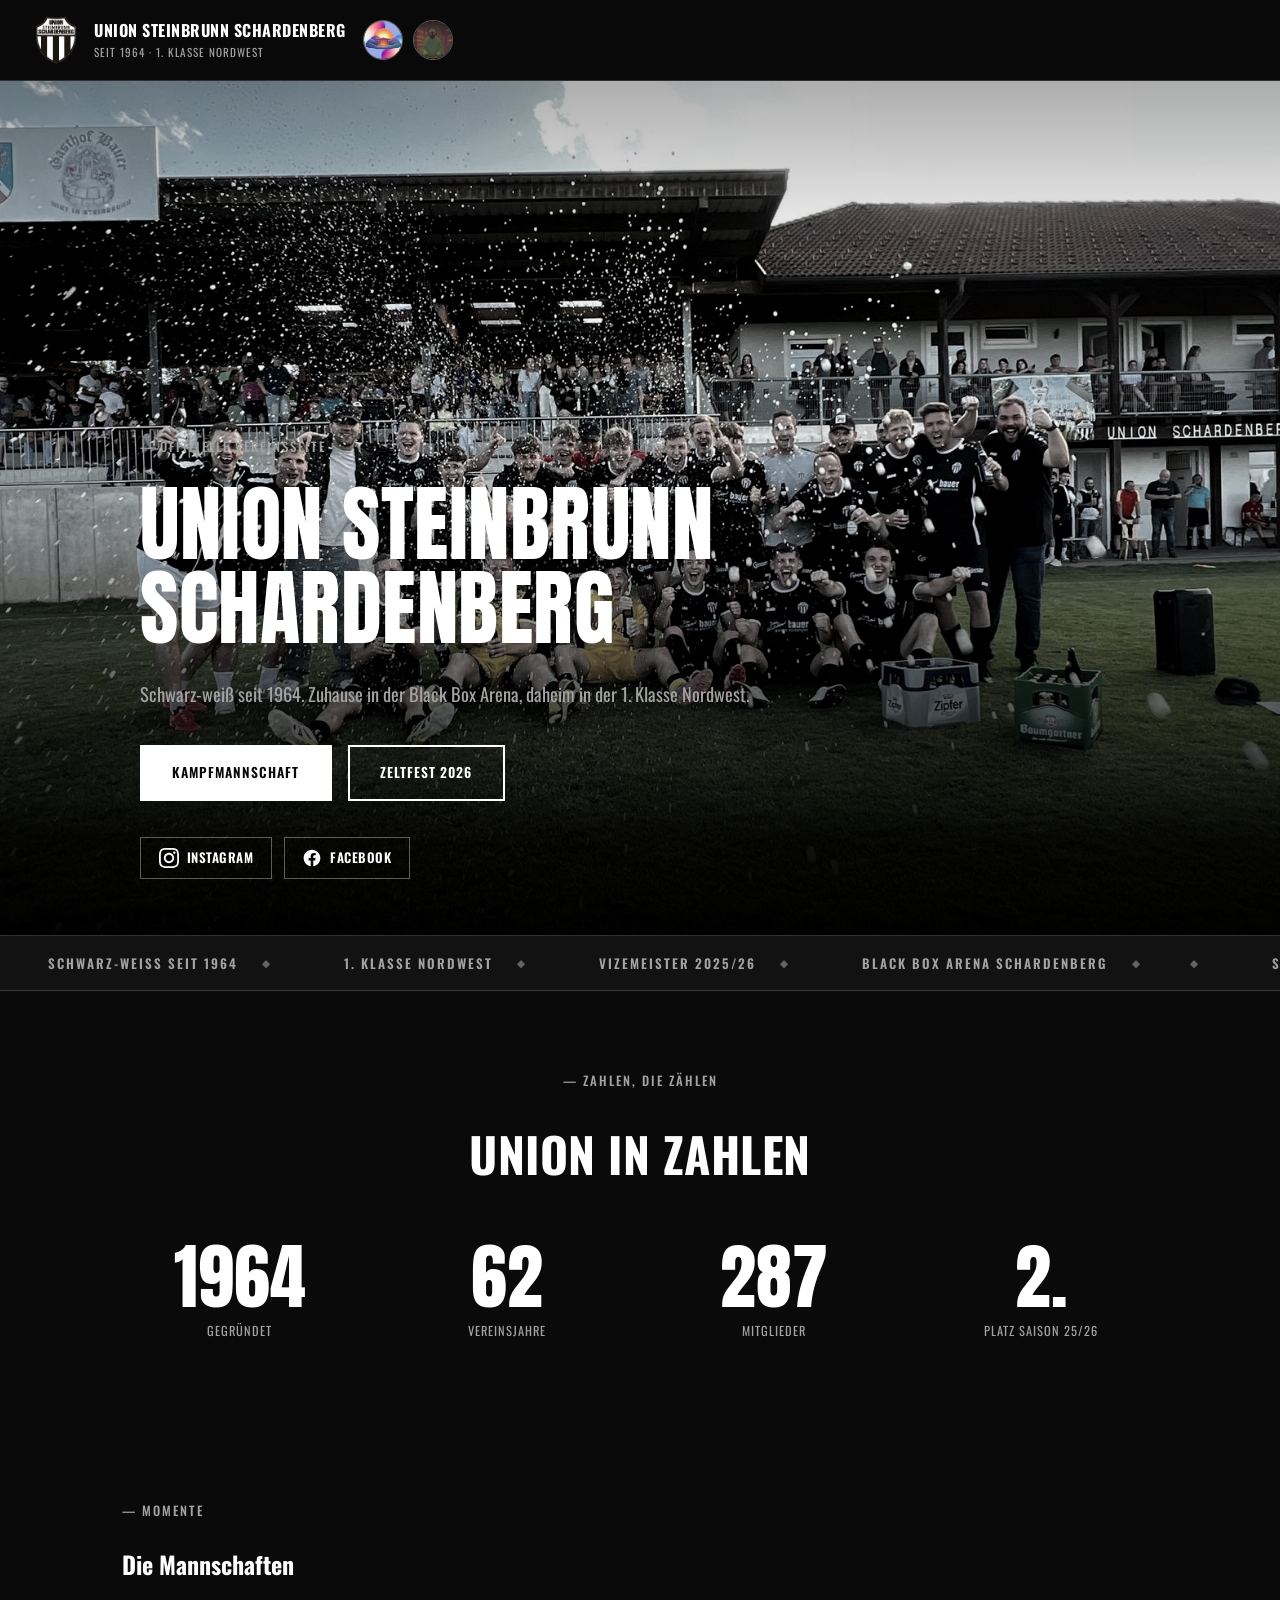
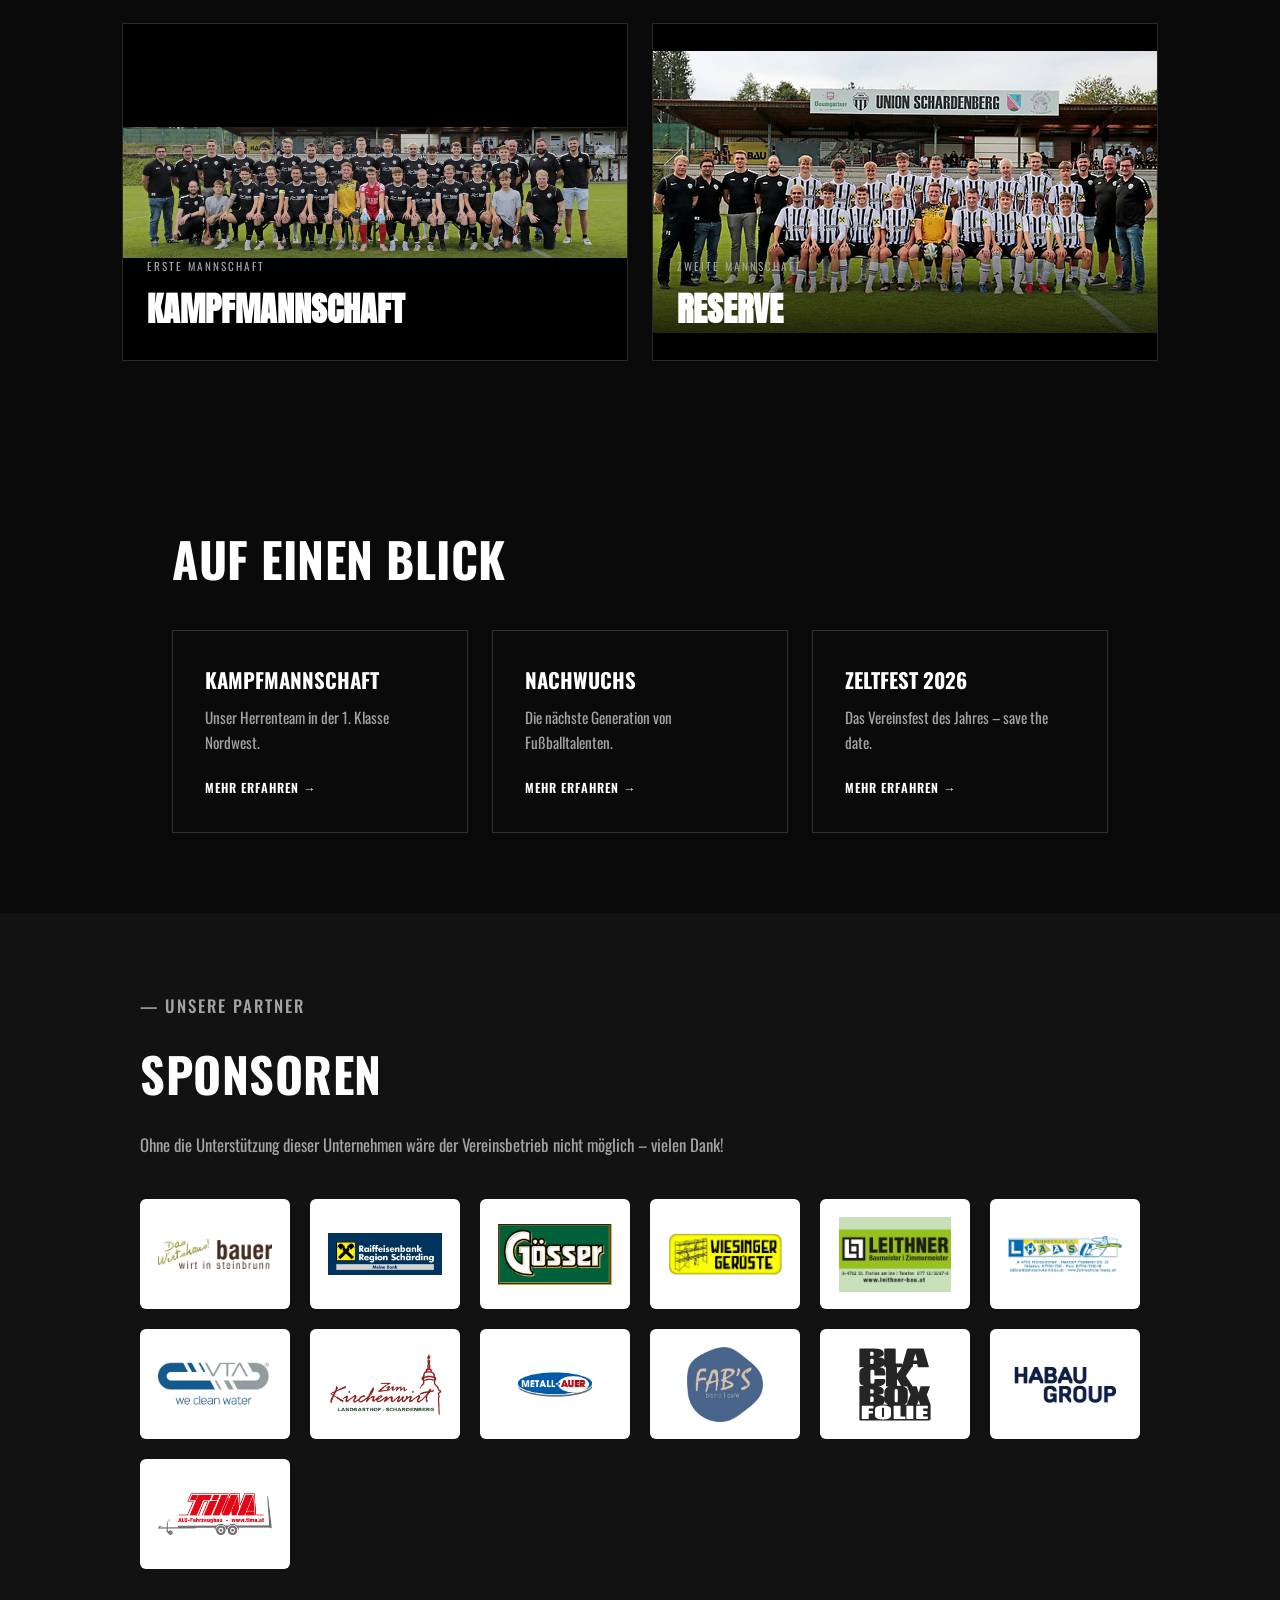
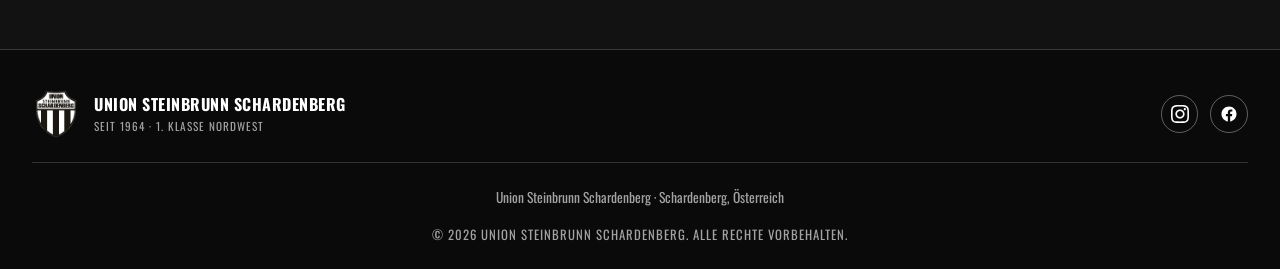
==== index.html @ f8938997 "Initial commit: Website Union project files Co-Authored-By: Claude Sonnet 5 <noreply@anthropic.com>" ====
<!DOCTYPE html>
<html lang="de">
<head>
<meta charset="UTF-8">
<meta name="viewport" content="width=device-width, initial-scale=1.0">
<title>Union Steinbrunn Schardenberg</title>
<link rel="preconnect" href="https://fonts.googleapis.com">
<link rel="preconnect" href="https://fonts.gstatic.com" crossorigin>
<link href="https://fonts.googleapis.com/css2?family=Anton&family=Oswald:wght@400;500;600;700&display=swap" rel="stylesheet">
<link rel="stylesheet" href="style.css">
</head>
<body>

<header class="site-header">
  <div class="header-inner">
    <div class="brand-group">
      <a href="index.html" class="brand">
        <img src="images/logo.png" alt="Union Steinbrunn Schardenberg Wappen" class="brand-mark">
        <span class="brand-text">
          <span class="brand-name">Union Steinbrunn Schardenberg</span>
          <span class="brand-sub">Seit 1964 &middot; 1. Klasse Nordwest</span>
        </span>
      </a>
      <div class="header-icon-links">
        <a href="#" class="header-icon-btn" aria-label="Link 1">
          <img src="images/header-icon-1.jpg" alt="">
        </a>
        <a href="#" class="header-icon-btn" aria-label="Link 2">
          <img src="images/header-icon-2.jpg" alt="">
        </a>
      </div>
    </div>

    <button class="nav-toggle" id="navToggle" aria-expanded="false" aria-controls="siteNav" aria-label="Menü öffnen">
      <span></span><span></span><span></span>
    </button>

    <nav class="site-nav" id="siteNav">
      <a href="index.html" class="active">Home</a>
      <a href="kampfmannschaft.html">Kampfmannschaft</a>
      <a href="reserve.html">Reserve</a>
      <a href="nachwuchs.html">Nachwuchs</a>
      <a href="verein.html">Verein</a>
      <a href="sportplatz.html">Sportplatz</a>
      <a href="sponsoren.html">Sponsoren</a>
      <a href="zeltfest.html">Zeltfest</a>
      <a href="fanshop.html">Fanshop</a>
    </nav>
  </div>
</header>

<main>

  <section class="hero has-photo">
    <div class="hero-photo" aria-hidden="true"></div>
    <div class="hero-inner">
      <p class="eyebrow">&mdash; Offizielle Vereinsseite</p>
      <h1>Union Steinbrunn<br>Schardenberg</h1>
      <p class="hero-lead">Schwarz-weiß seit 1964. Zuhause in der Black Box Arena, daheim in der 1. Klasse Nordwest.</p>
      <div class="hero-actions">
        <a href="kampfmannschaft.html" class="btn btn-solid">Kampfmannschaft</a>
        <a href="zeltfest.html" class="btn btn-outline">Zeltfest 2026</a>
      </div>
      <div class="social-links">
        <a href="https://www.instagram.com/unionschardenberg/" target="_blank" rel="noopener noreferrer" class="social-btn instagram" aria-label="Instagram">
          <svg viewBox="0 0 24 24" width="20" height="20" fill="currentColor"><path d="M12 2.163c3.204 0 3.584.012 4.85.07 3.252.148 4.771 1.691 4.919 4.919.058 1.265.069 1.645.069 4.849 0 3.205-.012 3.584-.069 4.849-.149 3.225-1.664 4.771-4.919 4.919-1.266.058-1.644.07-4.85.07-3.204 0-3.584-.012-4.849-.07-3.26-.149-4.771-1.699-4.919-4.92-.058-1.265-.07-1.644-.07-4.849 0-3.204.013-3.583.07-4.849.149-3.227 1.664-4.771 4.919-4.919 1.266-.057 1.645-.069 4.849-.069zm0-2.163c-3.259 0-3.667.014-4.947.072-4.358.2-6.78 2.618-6.98 6.98-.059 1.281-.073 1.689-.073 4.948 0 3.259.014 3.668.072 4.948.2 4.358 2.618 6.78 6.98 6.98 1.281.058 1.689.072 4.948.072 3.259 0 3.668-.014 4.948-.072 4.354-.2 6.782-2.618 6.979-6.98.059-1.28.073-1.689.073-4.948 0-3.259-.014-3.667-.072-4.947-.196-4.354-2.617-6.78-6.979-6.98-1.281-.059-1.69-.073-4.949-.073zm0 5.838c-3.403 0-6.162 2.759-6.162 6.162s2.759 6.163 6.162 6.163 6.162-2.759 6.162-6.163c0-3.403-2.759-6.162-6.162-6.162zm0 10.162c-2.209 0-4-1.79-4-4 0-2.209 1.791-4 4-4s4 1.791 4 4c0 2.21-1.791 4-4 4zm6.406-11.845c-.796 0-1.441.645-1.441 1.44s.645 1.44 1.441 1.44c.795 0 1.439-.645 1.439-1.44s-.644-1.44-1.439-1.44z"/></svg>
          <span>Instagram</span>
        </a>
        <a href="https://www.facebook.com/unionschardenberg/" target="_blank" rel="noopener noreferrer" class="social-btn facebook" aria-label="Facebook">
          <svg viewBox="0 0 24 24" width="20" height="20" fill="currentColor"><path d="M22 12.061C22 6.505 17.523 2 12 2S2 6.505 2 12.061c0 5.022 3.657 9.184 8.438 9.939v-7.03H7.898v-2.909h2.54V9.845c0-2.522 1.492-3.915 3.777-3.915 1.094 0 2.238.197 2.238.197v2.476h-1.26c-1.243 0-1.63.775-1.63 1.57v1.888h2.773l-.443 2.909h-2.33V22c4.78-.755 8.437-4.917 8.437-9.939z"/></svg>
          <span>Facebook</span>
        </a>
      </div>
    </div>
    <a href="#momente" class="scroll-cue" aria-label="Nach unten scrollen">
      <span>Entdecken</span>
      <svg viewBox="0 0 24 24" width="18" height="18" fill="none" stroke="currentColor" stroke-width="2"><path d="M12 4v16m0 0l-6-6m6 6l6-6"/></svg>
    </a>
  </section>

  <div class="marquee" aria-hidden="true">
    <div class="marquee-track">
      <span><span>Schwarz-Weiß seit 1964</span><span>1. Klasse Nordwest</span><span>Vizemeister 2025/26</span><span>Black Box Arena Schardenberg</span></span>
      <span><span>Schwarz-Weiß seit 1964</span><span>1. Klasse Nordwest</span><span>Vizemeister 2025/26</span><span>Black Box Arena Schardenberg</span></span>
    </div>
  </div>

  <section class="stats-band reveal">
    <p class="eyebrow">&mdash; Zahlen, die zählen</p>
    <h2>Union in Zahlen</h2>
    <div class="stat-grid-home">
      <div class="stat-big"><span class="num" data-count-to="1964" data-count-plain="true">1964</span><span class="label">Gegründet</span></div>
      <div class="stat-big"><span class="num" data-count-to="62">0</span><span class="label">Vereinsjahre</span></div>
      <div class="stat-big"><span class="num" data-count-to="287">0</span><span class="label">Mitglieder</span></div>
      <div class="stat-big"><span class="num">2.</span><span class="label">Platz Saison 25/26</span></div>
    </div>
  </section>

  <section id="momente" class="feature-section reveal">
    <p class="eyebrow">&mdash; Momente</p>
    <h2>Die Mannschaften</h2>
    <div class="feature-grid">
      <a href="kampfmannschaft.html" class="feature-card">
        <img src="images/kampfmannschaft.png" alt="Team Kampfmannschaft">
        <div class="feature-label">
          <span class="eyebrow-sm">Erste Mannschaft</span>
          <h3>Kampfmannschaft</h3>
        </div>
      </a>
      <a href="reserve.html" class="feature-card">
        <img src="images/reserve.png" alt="Team Reserve">
        <div class="feature-label">
          <span class="eyebrow-sm">Zweite Mannschaft</span>
          <h3>Reserve</h3>
        </div>
      </a>
    </div>
  </section>

  <section class="quick-links reveal">
    <h2>Auf einen Blick</h2>
    <div class="quick-grid">
      <a href="kampfmannschaft.html" class="quick-card">
        <h3>Kampfmannschaft</h3>
        <p>Unser Herrenteam in der 1. Klasse Nordwest.</p>
        <span class="arrow">Mehr erfahren &rarr;</span>
      </a>
      <a href="nachwuchs.html" class="quick-card">
        <h3>Nachwuchs</h3>
        <p>Die nächste Generation von Fußballtalenten.</p>
        <span class="arrow">Mehr erfahren &rarr;</span>
      </a>
      <a href="zeltfest.html" class="quick-card">
        <h3>Zeltfest 2026</h3>
        <p>Das Vereinsfest des Jahres &ndash; save the date.</p>
        <span class="arrow">Mehr erfahren &rarr;</span>
      </a>
    </div>
  </section>

  <section class="section alt reveal">
    <p class="eyebrow">&mdash; Unsere Partner</p>
    <h2>Sponsoren</h2>
    <p>Ohne die Unterstützung dieser Unternehmen wäre der Vereinsbetrieb nicht möglich &ndash; vielen Dank!</p>
    <div class="sponsor-grid">
      <a href="https://www.wirt-in-steinbrunn.at" target="_blank" rel="noopener noreferrer" class="sponsor-tile"><img src="images/sponsor-bauer.png" alt="Das Wirtshaus! bauer - Wirt in Steinbrunn"></a>
      <a href="https://www.raiffeisen.at/ooe/region-schaerding/de/privatkunden.html" target="_blank" rel="noopener noreferrer" class="sponsor-tile"><img src="images/sponsor-raiffeisen.jpg" alt="Raiffeisenbank Region Schärding"></a>
      <a href="https://www.goesser.at" target="_blank" rel="noopener noreferrer" class="sponsor-tile"><img src="images/sponsor-goesser.webp" alt="Gösser"></a>
      <a href="https://www.wiesinger-geruestebau.at" target="_blank" rel="noopener noreferrer" class="sponsor-tile"><img src="images/sponsor-wiesinger.jpg" alt="Wiesinger Gerüste"></a>
      <a href="https://www.leithner-bau.at" target="_blank" rel="noopener noreferrer" class="sponsor-tile"><img src="images/sponsor-leithner.jpg" alt="Leithner Baumeister | Zimmermeister"></a>
      <a href="https://fahrschule-haas.at" target="_blank" rel="noopener noreferrer" class="sponsor-tile"><img src="images/sponsor-haas.jpg" alt="Fahrschule Haas"></a>
      <a href="https://vta.cc/de" target="_blank" rel="noopener noreferrer" class="sponsor-tile"><img src="images/sponsor-vta.jpg" alt="VTA - we clean water"></a>
      <a href="https://www.kirchenwirt-schardenberg.at" target="_blank" rel="noopener noreferrer" class="sponsor-tile"><img src="images/sponsor-kirchenwirt.png" alt="Zum Kirchenwirt Landgasthof Schardenberg"></a>
      <a href="https://www.metall-auer.at" target="_blank" rel="noopener noreferrer" class="sponsor-tile"><img src="images/sponsor-metallauer.jpg" alt="Metall-Auer"></a>
      <a href="https://www.fabs-bistro.at" target="_blank" rel="noopener noreferrer" class="sponsor-tile"><img src="images/sponsor-fabs.jpg" alt="FAB'S Bistro Café"></a>
      <a href="https://www.blackbox-richter.de" target="_blank" rel="noopener noreferrer" class="sponsor-tile"><img src="images/sponsor-blackboxrichter.svg" alt="Black Box Richter"></a>
      <a href="https://www.habaugroup.com" target="_blank" rel="noopener noreferrer" class="sponsor-tile"><img src="images/sponsor-habau.png" alt="HABAU Group"></a>
      <a href="https://www.tima.at" target="_blank" rel="noopener noreferrer" class="sponsor-tile"><img src="images/sponsor-tima.jpg" alt="TiMA Alu-Fahrzeugbau"></a>
    </div>
  </section>

</main>

<footer>
  <div class="footer-inner">
    <div class="footer-brand">
      <img src="images/logo.png" alt="Union Steinbrunn Schardenberg Wappen" class="brand-mark">
      <span class="brand-text">
        <span class="brand-name">Union Steinbrunn Schardenberg</span>
        <span class="brand-sub">Seit 1964 &middot; 1. Klasse Nordwest</span>
      </span>
    </div>
    <div class="social-links">
      <a href="https://www.instagram.com/unionschardenberg/" target="_blank" rel="noopener noreferrer" class="social-btn instagram" aria-label="Instagram">
        <svg viewBox="0 0 24 24" width="18" height="18" fill="currentColor"><path d="M12 2.163c3.204 0 3.584.012 4.85.07 3.252.148 4.771 1.691 4.919 4.919.058 1.265.069 1.645.069 4.849 0 3.205-.012 3.584-.069 4.849-.149 3.225-1.664 4.771-4.919 4.919-1.266.058-1.644.07-4.85.07-3.204 0-3.584-.012-4.849-.07-3.26-.149-4.771-1.699-4.919-4.92-.058-1.265-.07-1.644-.07-4.849 0-3.204.013-3.583.07-4.849.149-3.227 1.664-4.771 4.919-4.919 1.266-.057 1.645-.069 4.849-.069zm0-2.163c-3.259 0-3.667.014-4.947.072-4.358.2-6.78 2.618-6.98 6.98-.059 1.281-.073 1.689-.073 4.948 0 3.259.014 3.668.072 4.948.2 4.358 2.618 6.78 6.98 6.98 1.281.058 1.689.072 4.948.072 3.259 0 3.668-.014 4.948-.072 4.354-.2 6.782-2.618 6.979-6.98.059-1.28.073-1.689.073-4.948 0-3.259-.014-3.667-.072-4.947-.196-4.354-2.617-6.78-6.979-6.98-1.281-.059-1.69-.073-4.949-.073zm0 5.838c-3.403 0-6.162 2.759-6.162 6.162s2.759 6.163 6.162 6.163 6.162-2.759 6.162-6.163c0-3.403-2.759-6.162-6.162-6.162zm0 10.162c-2.209 0-4-1.79-4-4 0-2.209 1.791-4 4-4s4 1.791 4 4c0 2.21-1.791 4-4 4zm6.406-11.845c-.796 0-1.441.645-1.441 1.44s.645 1.44 1.441 1.44c.795 0 1.439-.645 1.439-1.44s-.644-1.44-1.439-1.44z"/></svg>
      </a>
      <a href="https://www.facebook.com/unionschardenberg/" target="_blank" rel="noopener noreferrer" class="social-btn facebook" aria-label="Facebook">
        <svg viewBox="0 0 24 24" width="18" height="18" fill="currentColor"><path d="M22 12.061C22 6.505 17.523 2 12 2S2 6.505 2 12.061c0 5.022 3.657 9.184 8.438 9.939v-7.03H7.898v-2.909h2.54V9.845c0-2.522 1.492-3.915 3.777-3.915 1.094 0 2.238.197 2.238.197v2.476h-1.26c-1.243 0-1.63.775-1.63 1.57v1.888h2.773l-.443 2.909h-2.33V22c4.78-.755 8.437-4.917 8.437-9.939z"/></svg>
      </a>
    </div>
  </div>
  <p class="footer-contact">Union Steinbrunn Schardenberg &middot; Schardenberg, Österreich</p>
  <p class="footer-copy">&copy; 2026 Union Steinbrunn Schardenberg. Alle Rechte vorbehalten.</p>
</footer>

<script>
  const navToggle = document.getElementById('navToggle');
  const siteNav = document.getElementById('siteNav');
  navToggle.addEventListener('click', () => {
    const isOpen = siteNav.classList.toggle('open');
    navToggle.setAttribute('aria-expanded', isOpen);
  });

  const reduceMotion = window.matchMedia('(prefers-reduced-motion: reduce)').matches;

  const revealObserver = new IntersectionObserver((entries) => {
    entries.forEach(entry => {
      if (entry.isIntersecting) {
        entry.target.classList.add('is-visible');
        revealObserver.unobserve(entry.target);
      }
    });
  }, { threshold: 0.15 });
  document.querySelectorAll('.reveal').forEach(el => revealObserver.observe(el));

  const countEls = document.querySelectorAll('.num[data-count-to]:not([data-count-plain])');
  const countObserver = new IntersectionObserver((entries) => {
    entries.forEach(entry => {
      if (!entry.isIntersecting) return;
      const el = entry.target;
      const target = parseInt(el.getAttribute('data-count-to'), 10);
      countObserver.unobserve(el);
      if (reduceMotion) {
        el.textContent = target;
        return;
      }
      const duration = 1200;
      const start = performance.now();
      function tick(now) {
        const progress = Math.min((now - start) / duration, 1);
        const eased = 1 - Math.pow(1 - progress, 3);
        el.textContent = Math.round(eased * target);
        if (progress < 1) requestAnimationFrame(tick);
      }
      requestAnimationFrame(tick);
    });
  }, { threshold: 0.4 });
  countEls.forEach(el => countObserver.observe(el));
</script>

</body>
</html>
---- style.css ----
:root {
  --bg: #0a0a0a;
  --bg-alt: #121212;
  --fg: #ffffff;
  --fg-muted: #a3a3a3;
  --line: rgba(255, 255, 255, 0.16);
  --line-strong: rgba(255, 255, 255, 0.35);
}

* {
  margin: 0;
  padding: 0;
  box-sizing: border-box;
}

body {
  background: var(--bg);
  color: var(--fg);
  font-family: 'Oswald', 'Segoe UI', Arial, sans-serif;
  font-weight: 400;
  line-height: 1.6;
}

a {
  color: inherit;
}

/* Header */

.site-header {
  position: sticky;
  top: 0;
  z-index: 100;
  background: rgba(10, 10, 10, 0.95);
  backdrop-filter: blur(6px);
  border-bottom: 1px solid var(--line);
}

.header-inner {
  display: flex;
  align-items: center;
  justify-content: space-between;
  padding: 1rem 2rem;
  max-width: 1400px;
  margin: 0 auto;
  gap: 1.5rem;
}

.brand-group {
  display: flex;
  align-items: center;
  gap: 1.1rem;
  min-width: 0;
}

.brand {
  display: flex;
  align-items: center;
  gap: 0.9rem;
  text-decoration: none;
  min-width: 0;
}

.header-icon-links {
  display: flex;
  align-items: center;
  gap: 0.6rem;
  flex-shrink: 0;
}

.header-icon-btn {
  display: block;
  width: 40px;
  height: 40px;
  border-radius: 50%;
  overflow: hidden;
  border: 1px solid var(--line-strong);
  flex-shrink: 0;
  transition: border-color 0.2s, transform 0.2s;
}

.header-icon-btn img {
  display: block;
  width: 100%;
  height: 100%;
  object-fit: cover;
}

.header-icon-btn:hover {
  border-color: var(--fg);
  transform: scale(1.06);
}

.brand-mark {
  width: 48px;
  height: 48px;
  object-fit: contain;
  flex-shrink: 0;
}

.brand-text {
  display: flex;
  flex-direction: column;
}

.brand-name {
  font-weight: 700;
  font-size: 1rem;
  text-transform: uppercase;
  letter-spacing: 0.5px;
}

.brand-sub {
  font-size: 0.7rem;
  color: var(--fg-muted);
  text-transform: uppercase;
  letter-spacing: 1px;
}

.site-nav {
  display: flex;
  align-items: center;
  gap: 1.35rem;
  flex-wrap: nowrap;
}

.site-nav a {
  text-decoration: none;
  font-size: 0.78rem;
  font-weight: 500;
  text-transform: uppercase;
  letter-spacing: 1px;
  color: var(--fg-muted);
  padding-bottom: 4px;
  border-bottom: 2px solid transparent;
  transition: color 0.2s, border-color 0.2s;
  white-space: nowrap;
}

.site-nav a:hover,
.site-nav a.active {
  color: var(--fg);
  border-bottom-color: var(--fg);
}

.nav-toggle {
  display: none;
  flex-direction: column;
  justify-content: center;
  gap: 5px;
  width: 32px;
  height: 32px;
  background: none;
  border: none;
  cursor: pointer;
  flex-shrink: 0;
}

.nav-toggle span {
  display: block;
  height: 2px;
  background: var(--fg);
}

/* Hero */

.hero {
  position: relative;
  min-height: 90vh;
  display: flex;
  align-items: center;
  padding: 3rem 2rem 4rem;
  border-bottom: 1px solid var(--line);
  overflow: hidden;
}

.hero.has-photo {
  align-items: flex-end;
  min-height: 95vh;
  padding-bottom: 3.5rem;
}

.hero-watermark {
  position: absolute;
  right: -4vw;
  bottom: -12vh;
  z-index: 0;
  font-family: 'Anton', sans-serif;
  font-size: 34vw;
  line-height: 1;
  color: transparent;
  -webkit-text-stroke: 1px rgba(255, 255, 255, 0.07);
  user-select: none;
  pointer-events: none;
  white-space: nowrap;
}

.hero-photo {
  position: absolute;
  inset: 0;
  z-index: 0;
  background-image: url('images/home-hero.jpg');
  background-size: cover;
  background-position: center 22%;
  filter: grayscale(0.7) contrast(1.1) brightness(0.98);
  transform: scale(1.02);
}

.hero-photo::after {
  content: '';
  position: absolute;
  inset: 0;
  background: linear-gradient(180deg, rgba(10, 10, 10, 0.35) 0%, rgba(10, 10, 10, 0.05) 22%, rgba(10, 10, 10, 0.05) 48%, rgba(10, 10, 10, 0.55) 68%, rgba(10, 10, 10, 0.92) 88%, rgba(10, 10, 10, 0.98) 100%);
}

.hero-inner {
  position: relative;
  z-index: 1;
  max-width: 1000px;
  margin: 0 auto;
  width: 100%;
}

.hero-inner > * {
  opacity: 0;
  transform: translateY(18px);
  animation: heroRise 0.7s ease forwards;
}

.hero-inner > .eyebrow { animation-delay: 0.05s; }
.hero-inner > h1 { animation-delay: 0.15s; }
.hero-inner > .hero-lead { animation-delay: 0.3s; }
.hero-inner > .hero-actions { animation-delay: 0.42s; }
.hero-inner > .social-links { animation-delay: 0.52s; }

@keyframes heroRise {
  to { opacity: 1; transform: translateY(0); }
}

.scroll-cue {
  position: absolute;
  left: 50%;
  bottom: 1.75rem;
  transform: translateX(-50%);
  z-index: 1;
  display: flex;
  flex-direction: column;
  align-items: center;
  gap: 0.5rem;
  color: var(--fg-muted);
  text-decoration: none;
  font-size: 0.7rem;
  text-transform: uppercase;
  letter-spacing: 2px;
  opacity: 0;
  animation: heroRise 0.7s ease forwards;
  animation-delay: 0.7s;
}

.scroll-cue svg {
  animation: scrollBounce 1.8s ease-in-out infinite;
}

@keyframes scrollBounce {
  0%, 100% { transform: translateY(0); }
  50% { transform: translateY(6px); }
}

@media (prefers-reduced-motion: reduce) {
  .hero-inner > *,
  .scroll-cue {
    animation: none;
    opacity: 1;
    transform: none;
  }
  .scroll-cue svg {
    animation: none;
  }
}

.eyebrow {
  text-transform: uppercase;
  letter-spacing: 2px;
  font-size: 0.8rem;
  color: var(--fg-muted);
  font-weight: 500;
  margin-bottom: 1.5rem;
}

.hero h1 {
  font-family: 'Anton', 'Oswald', sans-serif;
  font-weight: 400;
  text-transform: uppercase;
  font-size: clamp(2.1rem, 6.5vw, 5.25rem);
  line-height: 1.02;
  letter-spacing: 0.5px;
  margin-bottom: 1.75rem;
}

.hero-lead {
  font-size: 1.15rem;
  color: var(--fg-muted);
  max-width: 620px;
  margin-bottom: 2.25rem;
}

.hero-actions {
  display: flex;
  flex-wrap: wrap;
  gap: 1rem;
  margin-bottom: 2.25rem;
}

/* Sub-page header (smaller hero used on every non-home page) */

.page-hero {
  min-height: auto;
  padding: 4.5rem 2rem 3.5rem;
}

.page-hero h1 {
  font-size: clamp(2.4rem, 6vw, 4.2rem);
  margin-bottom: 1.25rem;
}

.page-hero .hero-inner {
  max-width: 800px;
}

.page-hero.has-bg {
  position: relative;
  min-height: 60vh;
  display: flex;
  align-items: flex-end;
  background-size: cover;
  background-position: center;
  padding-top: 3rem;
  padding-bottom: 3rem;
}

/* For very wide/short source photos: show the full image instead of
   cropping it hard to fill a tall container. */
.page-hero.has-bg.contain-bg {
  min-height: 46vh;
  background-size: contain;
  background-repeat: no-repeat;
  background-color: var(--bg);
}

.page-hero.has-bg::before {
  content: '';
  position: absolute;
  inset: 0;
  background: linear-gradient(180deg, rgba(10, 10, 10, 0.35) 0%, rgba(10, 10, 10, 0.75) 65%, rgba(10, 10, 10, 0.95) 100%);
}

.page-hero.has-bg .hero-inner {
  position: relative;
  z-index: 1;
}

.btn {
  display: inline-block;
  text-decoration: none;
  text-transform: uppercase;
  letter-spacing: 1px;
  font-weight: 600;
  font-size: 0.85rem;
  padding: 0.95rem 1.9rem;
  border: 2px solid var(--fg);
  transition: background 0.2s, color 0.2s;
}

.btn-solid {
  background: var(--fg);
  color: var(--bg);
}

.btn-solid:hover {
  background: transparent;
  color: var(--fg);
}

.btn-outline {
  background: transparent;
  color: var(--fg);
}

.btn-outline:hover {
  background: var(--fg);
  color: var(--bg);
}

/* Social links */

.social-links {
  display: flex;
  gap: 0.75rem;
  flex-wrap: wrap;
}

.social-btn {
  display: inline-flex;
  align-items: center;
  gap: 0.5rem;
  padding: 0.6rem 1.1rem;
  text-decoration: none;
  font-size: 0.82rem;
  font-weight: 600;
  text-transform: uppercase;
  letter-spacing: 0.5px;
  border: 1px solid var(--line-strong);
  color: var(--fg);
  transition: background 0.2s, border-color 0.2s;
}

.social-btn:hover {
  border-color: var(--fg);
  background: rgba(255, 255, 255, 0.08);
}

footer .social-btn {
  padding: 0.55rem;
  border-radius: 50%;
}

footer .social-btn span {
  display: none;
}

/* Sections */

.section {
  padding: 5rem 2rem;
  max-width: 1000px;
  margin: 0 auto;
  border-bottom: 1px solid var(--line);
}

.section.alt {
  max-width: 100%;
  background: var(--bg-alt);
}

.section.alt > * {
  max-width: 1000px;
  margin-left: auto;
  margin-right: auto;
}

.section h2 {
  font-family: 'Oswald', sans-serif;
  font-weight: 700;
  text-transform: uppercase;
  font-size: clamp(2rem, 4vw, 3rem);
  letter-spacing: 0.5px;
  margin-bottom: 1.25rem;
}

.section p {
  color: var(--fg-muted);
  max-width: 700px;
  font-size: 1.05rem;
  margin-bottom: 1rem;
}

.section .btn {
  margin-top: 0.5rem;
}

.stat-row {
  display: flex;
  flex-wrap: wrap;
  gap: 2.5rem;
  margin-top: 2rem;
  border-top: 1px solid var(--line);
  padding-top: 2rem;
}

.stat {
  display: flex;
  flex-direction: column;
  gap: 0.4rem;
}

.stat-label {
  font-size: 0.75rem;
  text-transform: uppercase;
  letter-spacing: 1px;
  color: var(--fg-muted);
}

.stat-value {
  font-family: 'Oswald', sans-serif;
  font-weight: 600;
  font-size: 1.1rem;
  text-transform: uppercase;
}

/* Vereinsgeschichte */

.history-era {
  margin-top: 3.5rem;
}

.history-era:first-child {
  margin-top: 0;
}

.history-era h3 {
  font-family: 'Oswald', sans-serif;
  font-weight: 700;
  text-transform: uppercase;
  font-size: 1.4rem;
  letter-spacing: 0.5px;
  margin-bottom: 1rem;
  color: var(--fg);
}

.history-era p {
  color: var(--fg-muted);
  max-width: 760px;
  font-size: 1rem;
  margin-bottom: 1rem;
}

.history-table-wrap {
  overflow-x: auto;
  margin: 1.5rem 0;
  border: 1px solid var(--line);
}

.history-table {
  border-collapse: collapse;
  width: 100%;
  min-width: 640px;
  font-size: 0.82rem;
}

.history-table th,
.history-table td {
  padding: 0.5rem 0.75rem;
  text-align: left;
  border-bottom: 1px solid var(--line);
  white-space: nowrap;
}

.history-table th {
  text-transform: uppercase;
  letter-spacing: 0.5px;
  font-size: 0.7rem;
  color: var(--fg-muted);
  font-weight: 600;
}

.history-table tr:last-child td {
  border-bottom: none;
}

.history-meta {
  color: var(--fg-muted);
  font-size: 0.85rem;
  margin-bottom: 0.4rem;
}

.history-meta strong {
  color: var(--fg);
  font-weight: 600;
}

/* Marquee ticker */

.marquee {
  overflow: hidden;
  white-space: nowrap;
  border-bottom: 1px solid var(--line);
  background: var(--bg-alt);
  padding: 0.9rem 0;
}

.marquee-track {
  display: inline-flex;
  width: max-content;
  animation: marqueeScroll 32s linear infinite;
}

.marquee-track span {
  display: inline-flex;
  align-items: center;
  gap: 1.5rem;
  padding: 0 1.5rem;
  text-transform: uppercase;
  letter-spacing: 2px;
  font-family: 'Oswald', sans-serif;
  font-weight: 600;
  font-size: 0.82rem;
  color: var(--fg-muted);
}

.marquee-track span::after {
  content: '\25C6';
  color: var(--line-strong);
  font-size: 0.6rem;
}

@keyframes marqueeScroll {
  from { transform: translateX(0); }
  to { transform: translateX(-50%); }
}

@media (prefers-reduced-motion: reduce) {
  .marquee-track {
    animation: none;
  }
}

/* Stats band (Home) */

.stats-band {
  padding: 5rem 2rem;
  max-width: 1100px;
  margin: 0 auto;
  text-align: center;
}

.stats-band h2 {
  font-family: 'Oswald', sans-serif;
  font-weight: 700;
  text-transform: uppercase;
  font-size: clamp(2rem, 4vw, 3rem);
  letter-spacing: 0.5px;
}

.stat-grid-home {
  display: grid;
  grid-template-columns: repeat(auto-fit, minmax(180px, 1fr));
  gap: 2rem;
  margin-top: 3rem;
}

.stat-big {
  display: flex;
  flex-direction: column;
  gap: 0.5rem;
}

.stat-big .num {
  font-family: 'Anton', sans-serif;
  font-size: clamp(2.6rem, 6vw, 4.5rem);
  line-height: 1;
}

.stat-big .label {
  text-transform: uppercase;
  letter-spacing: 1px;
  font-size: 0.78rem;
  color: var(--fg-muted);
}

/* Photo feature grid (Home) */

.feature-section {
  padding: 5rem 2rem;
  max-width: 1100px;
  margin: 0 auto;
}

.feature-grid {
  display: grid;
  grid-template-columns: 1fr 1fr;
  gap: 1.5rem;
  margin-top: 2.5rem;
}

.feature-card {
  position: relative;
  display: flex;
  align-items: center;
  justify-content: center;
  aspect-ratio: 3 / 2;
  overflow: hidden;
  border: 1px solid var(--line);
  background: #000;
  text-decoration: none;
  color: var(--fg);
}

.feature-card img {
  max-width: 100%;
  max-height: 100%;
  object-fit: contain;
  transition: transform 0.5s ease;
}

.feature-card:hover img {
  transform: scale(1.05);
}

.feature-label {
  position: absolute;
  left: 0;
  right: 0;
  bottom: 0;
  z-index: 1;
  padding: 1.5rem;
  background: linear-gradient(0deg, rgba(0, 0, 0, 0.92), rgba(0, 0, 0, 0));
}

.feature-label .eyebrow-sm {
  display: block;
  text-transform: uppercase;
  letter-spacing: 2px;
  font-size: 0.7rem;
  color: var(--fg-muted);
  margin-bottom: 0.4rem;
}

.feature-label h3 {
  font-family: 'Anton', sans-serif;
  font-size: clamp(1.5rem, 3vw, 2.1rem);
  text-transform: uppercase;
}

@media (max-width: 640px) {
  .feature-grid {
    grid-template-columns: 1fr;
  }
}

/* Photo gallery (Sportplatz) */

.gallery-grid {
  display: grid;
  grid-template-columns: 1fr 1fr;
  gap: 1.5rem;
  margin-top: 2.5rem;
}

.gallery-grid img {
  display: block;
  width: 100%;
  aspect-ratio: 16 / 9;
  object-fit: cover;
  border: 1px solid var(--line);
  cursor: zoom-in;
  transition: opacity 0.2s ease;
}

.gallery-grid img:hover {
  opacity: 0.85;
}

/* Lightbox */

.lightbox {
  position: fixed;
  inset: 0;
  z-index: 200;
  display: none;
  align-items: center;
  justify-content: center;
  padding: 2rem;
  background: rgba(5, 5, 5, 0.95);
}

.lightbox.is-open {
  display: flex;
}

.lightbox img {
  max-width: 100%;
  max-height: 100%;
  object-fit: contain;
  border: 1px solid var(--line-strong);
}

.lightbox-close {
  position: absolute;
  top: 1.25rem;
  right: 1.5rem;
  width: 44px;
  height: 44px;
  display: flex;
  align-items: center;
  justify-content: center;
  background: none;
  border: 1px solid var(--line-strong);
  color: var(--fg);
  font-size: 1.5rem;
  line-height: 1;
  cursor: pointer;
}

.lightbox-close:hover {
  background: rgba(255, 255, 255, 0.08);
}

@media (max-width: 640px) {
  .gallery-grid {
    grid-template-columns: 1fr;
  }
}

/* Scroll reveal */

.reveal {
  opacity: 0;
  transform: translateY(24px);
  transition: opacity 0.6s ease, transform 0.6s ease;
}

.reveal.is-visible {
  opacity: 1;
  transform: translateY(0);
}

@media (prefers-reduced-motion: reduce) {
  .reveal {
    opacity: 1;
    transform: none;
    transition: none;
  }
}

/* Home quick links */

.quick-links {
  padding: 5rem 2rem;
  max-width: 1000px;
  margin: 0 auto;
}

.quick-links h2 {
  font-family: 'Oswald', sans-serif;
  font-weight: 700;
  text-transform: uppercase;
  font-size: clamp(2rem, 4vw, 3rem);
  letter-spacing: 0.5px;
  margin-bottom: 2rem;
}

.quick-grid {
  display: grid;
  grid-template-columns: repeat(auto-fit, minmax(240px, 1fr));
  gap: 1.5rem;
}

.quick-card {
  display: block;
  padding: 2rem;
  text-decoration: none;
  color: var(--fg);
  border: 1px solid var(--line);
  transition: border-color 0.2s, background 0.2s;
}

.quick-card:hover {
  border-color: var(--fg);
  background: rgba(255, 255, 255, 0.05);
}

.quick-card h3 {
  font-family: 'Oswald', sans-serif;
  font-weight: 700;
  text-transform: uppercase;
  font-size: 1.3rem;
  margin-bottom: 0.6rem;
}

.quick-card p {
  color: var(--fg-muted);
  font-size: 0.95rem;
  margin-bottom: 1.25rem;
}

.quick-card .arrow {
  display: inline-block;
  font-size: 0.78rem;
  text-transform: uppercase;
  letter-spacing: 1px;
  font-weight: 600;
}

/* Age-group grid (Nachwuchs) */

.age-grid {
  display: grid;
  grid-template-columns: repeat(auto-fit, minmax(130px, 1fr));
  gap: 1.25rem;
  margin-top: 2.5rem;
}

.age-card {
  display: flex;
  flex-direction: column;
  align-items: center;
  gap: 0.6rem;
  padding: 1.75rem 1rem;
  text-align: center;
  text-decoration: none;
  color: var(--fg);
  border: 1px solid var(--line);
  transition: border-color 0.2s, background 0.2s;
}

.age-card:hover {
  border-color: var(--fg);
  background: rgba(255, 255, 255, 0.05);
}

.age-card .age-label {
  font-family: 'Anton', 'Oswald', sans-serif;
  font-size: 2.1rem;
  text-transform: uppercase;
  letter-spacing: 1px;
}

.age-card .age-link {
  font-size: 0.7rem;
  text-transform: uppercase;
  letter-spacing: 1px;
  font-weight: 600;
  color: var(--fg-muted);
}

/* Sponsor grid (Home) */

.sponsor-grid {
  display: grid;
  grid-template-columns: repeat(auto-fit, minmax(150px, 1fr));
  gap: 1.25rem;
  margin-top: 2.5rem;
}

.sponsor-tile {
  display: flex;
  align-items: center;
  justify-content: center;
  height: 110px;
  padding: 1.1rem;
  background: #ffffff;
  border-radius: 6px;
}

.sponsor-tile img {
  max-width: 100%;
  max-height: 100%;
  object-fit: contain;
}

.sponsor-grid.large {
  grid-template-columns: repeat(auto-fit, minmax(220px, 1fr));
  gap: 1.75rem;
}

.sponsor-grid.large .sponsor-tile {
  height: 170px;
  padding: 1.75rem;
  border-radius: 8px;
}

.sponsor-grid.large .sponsor-tile:hover {
  transform: translateY(-3px);
  box-shadow: 0 10px 24px rgba(0, 0, 0, 0.35);
}

.sponsor-grid.large .sponsor-tile {
  transition: transform 0.25s ease, box-shadow 0.25s ease;
}

/* Footer */

footer {
  padding: 2.5rem 2rem 1.5rem;
  max-width: 1400px;
  margin: 0 auto;
}

.footer-inner {
  display: flex;
  align-items: center;
  justify-content: space-between;
  flex-wrap: wrap;
  gap: 1.5rem;
  padding-bottom: 1.5rem;
  border-bottom: 1px solid var(--line);
}

.footer-brand {
  display: flex;
  align-items: center;
  gap: 0.9rem;
}

.footer-contact {
  text-align: center;
  color: var(--fg-muted);
  font-size: 0.85rem;
  margin-top: 1.5rem;
}

.footer-contact a {
  color: var(--fg);
  text-decoration: none;
  border-bottom: 1px solid transparent;
}

.footer-contact a:hover {
  border-bottom-color: var(--fg);
}

.footer-copy {
  text-align: center;
  color: var(--fg-muted);
  font-size: 0.8rem;
  margin-top: 1rem;
  text-transform: uppercase;
  letter-spacing: 1px;
}

/* Responsive */

@media (max-width: 1300px) {
  .nav-toggle {
    display: flex;
  }

  .scroll-cue {
    display: none;
  }

  .site-nav {
    display: none;
    position: absolute;
    top: 100%;
    left: 0;
    right: 0;
    background: var(--bg);
    border-bottom: 1px solid var(--line);
    flex-direction: column;
    align-items: flex-start;
    gap: 0;
    padding: 0.5rem 2rem 1rem;
  }

  .site-nav.open {
    display: flex;
  }

  .site-nav a {
    width: 100%;
    padding: 0.75rem 0;
    border-bottom: 1px solid var(--line);
  }

  .site-nav a.active {
    border-bottom: 1px solid var(--line);
  }
}

@media (max-width: 640px) {
  .hero,
  .page-hero {
    min-height: auto;
    padding: 3.5rem 1.25rem;
  }

  .hero.has-photo {
    padding: 2rem 1.25rem 2.5rem;
  }

  .hero-photo {
    background-position: center 15%;
  }

  .hero-photo::after {
    background: linear-gradient(180deg, rgba(10, 10, 10, 0.3) 0%, rgba(10, 10, 10, 0.15) 15%, rgba(10, 10, 10, 0.6) 42%, rgba(10, 10, 10, 0.88) 62%, rgba(10, 10, 10, 0.98) 100%);
  }

  .page-hero.has-bg {
    min-height: 45vh;
    padding: 2rem 1.25rem;
  }

  .page-hero.has-bg.contain-bg {
    min-height: 30vh;
  }

  .section,
  .quick-links {
    padding: 3.5rem 1.25rem;
  }

  .header-inner {
    padding: 0.85rem 1.25rem;
    gap: 0.75rem;
  }

  .brand-group {
    gap: 0.6rem;
    min-width: 0;
  }

  .brand {
    gap: 0.6rem;
    min-width: 0;
  }

  .brand-mark {
    width: 36px;
    height: 36px;
  }

  .header-icon-links {
    gap: 0.4rem;
  }

  .header-icon-btn {
    width: 30px;
    height: 30px;
  }

  .brand-name {
    font-size: 0.72rem;
    letter-spacing: 0.2px;
  }

  .brand-sub {
    font-size: 0.6rem;
    letter-spacing: 0.5px;
  }

  .hero-watermark {
    font-size: 44vw;
    bottom: -6vh;
  }
}

@media (max-width: 400px) {
  .brand-sub {
    display: none;
  }

  .header-icon-btn {
    width: 26px;
    height: 26px;
  }
}
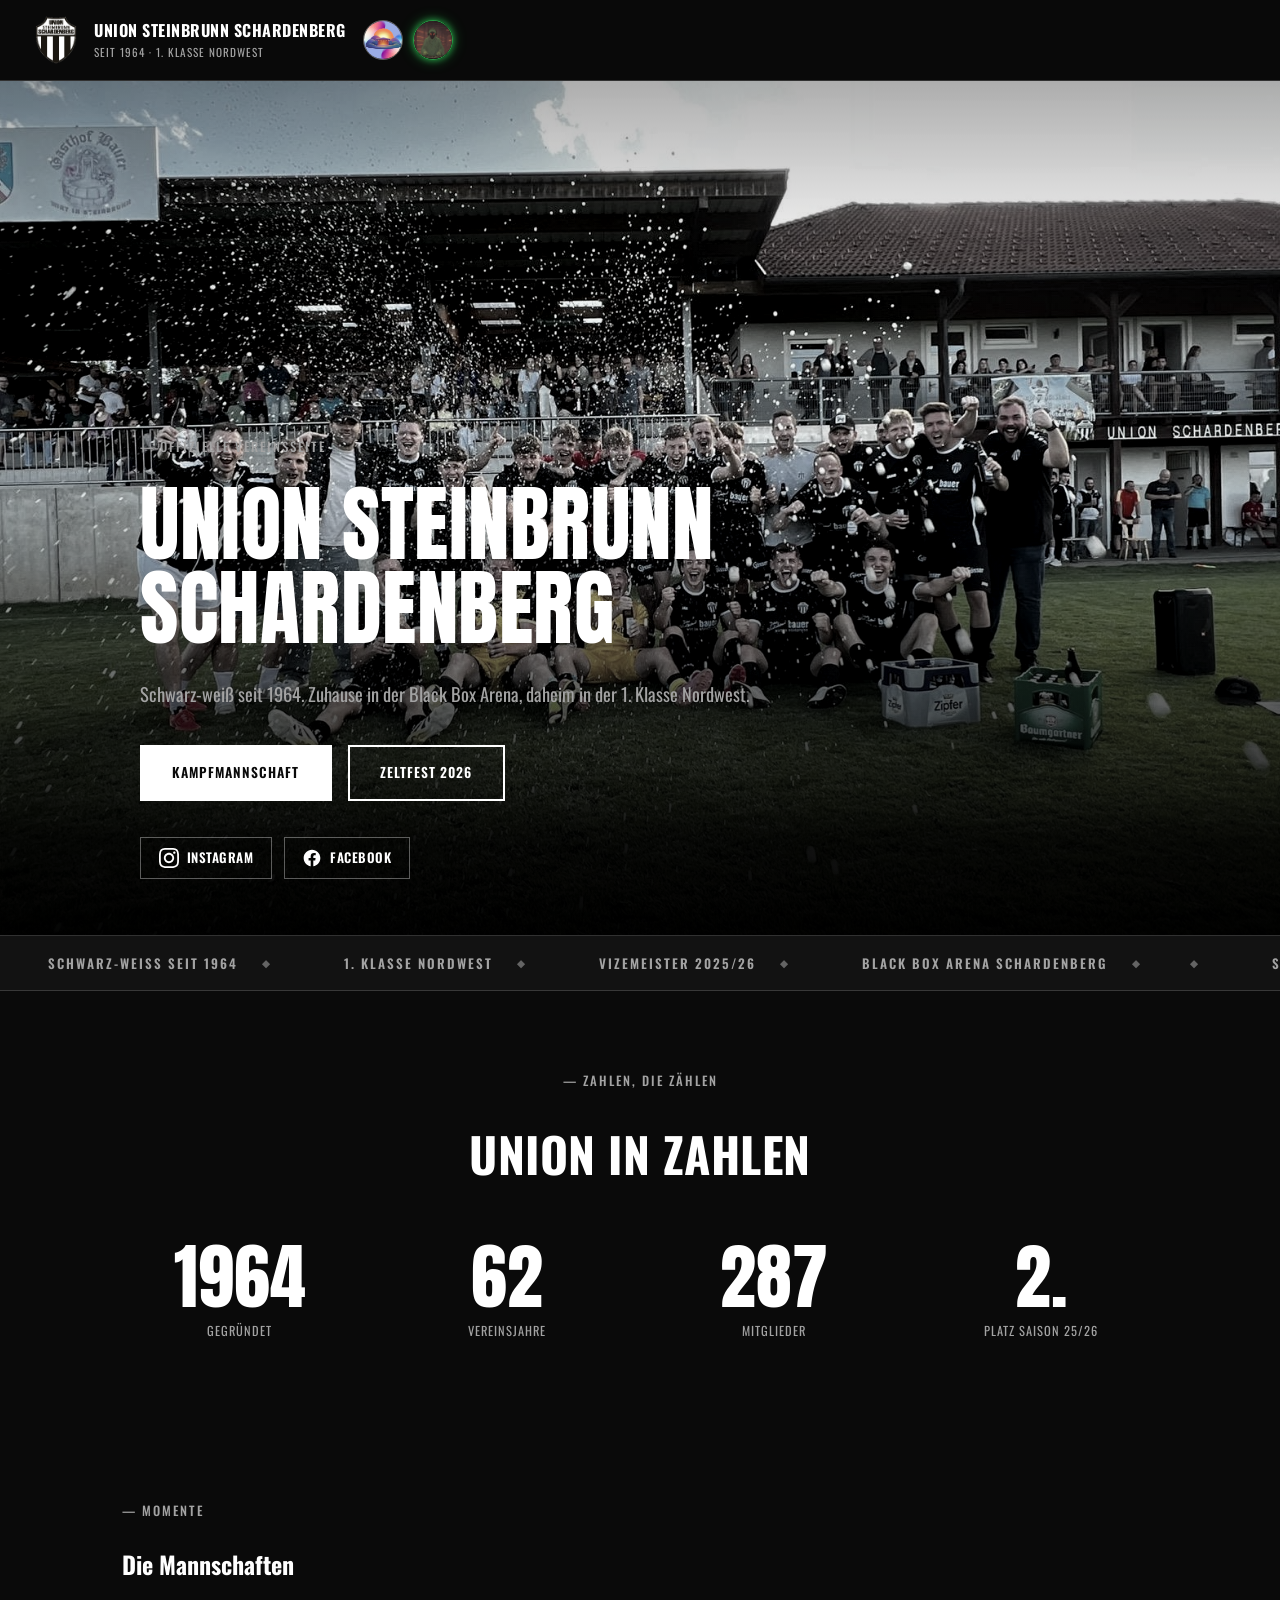
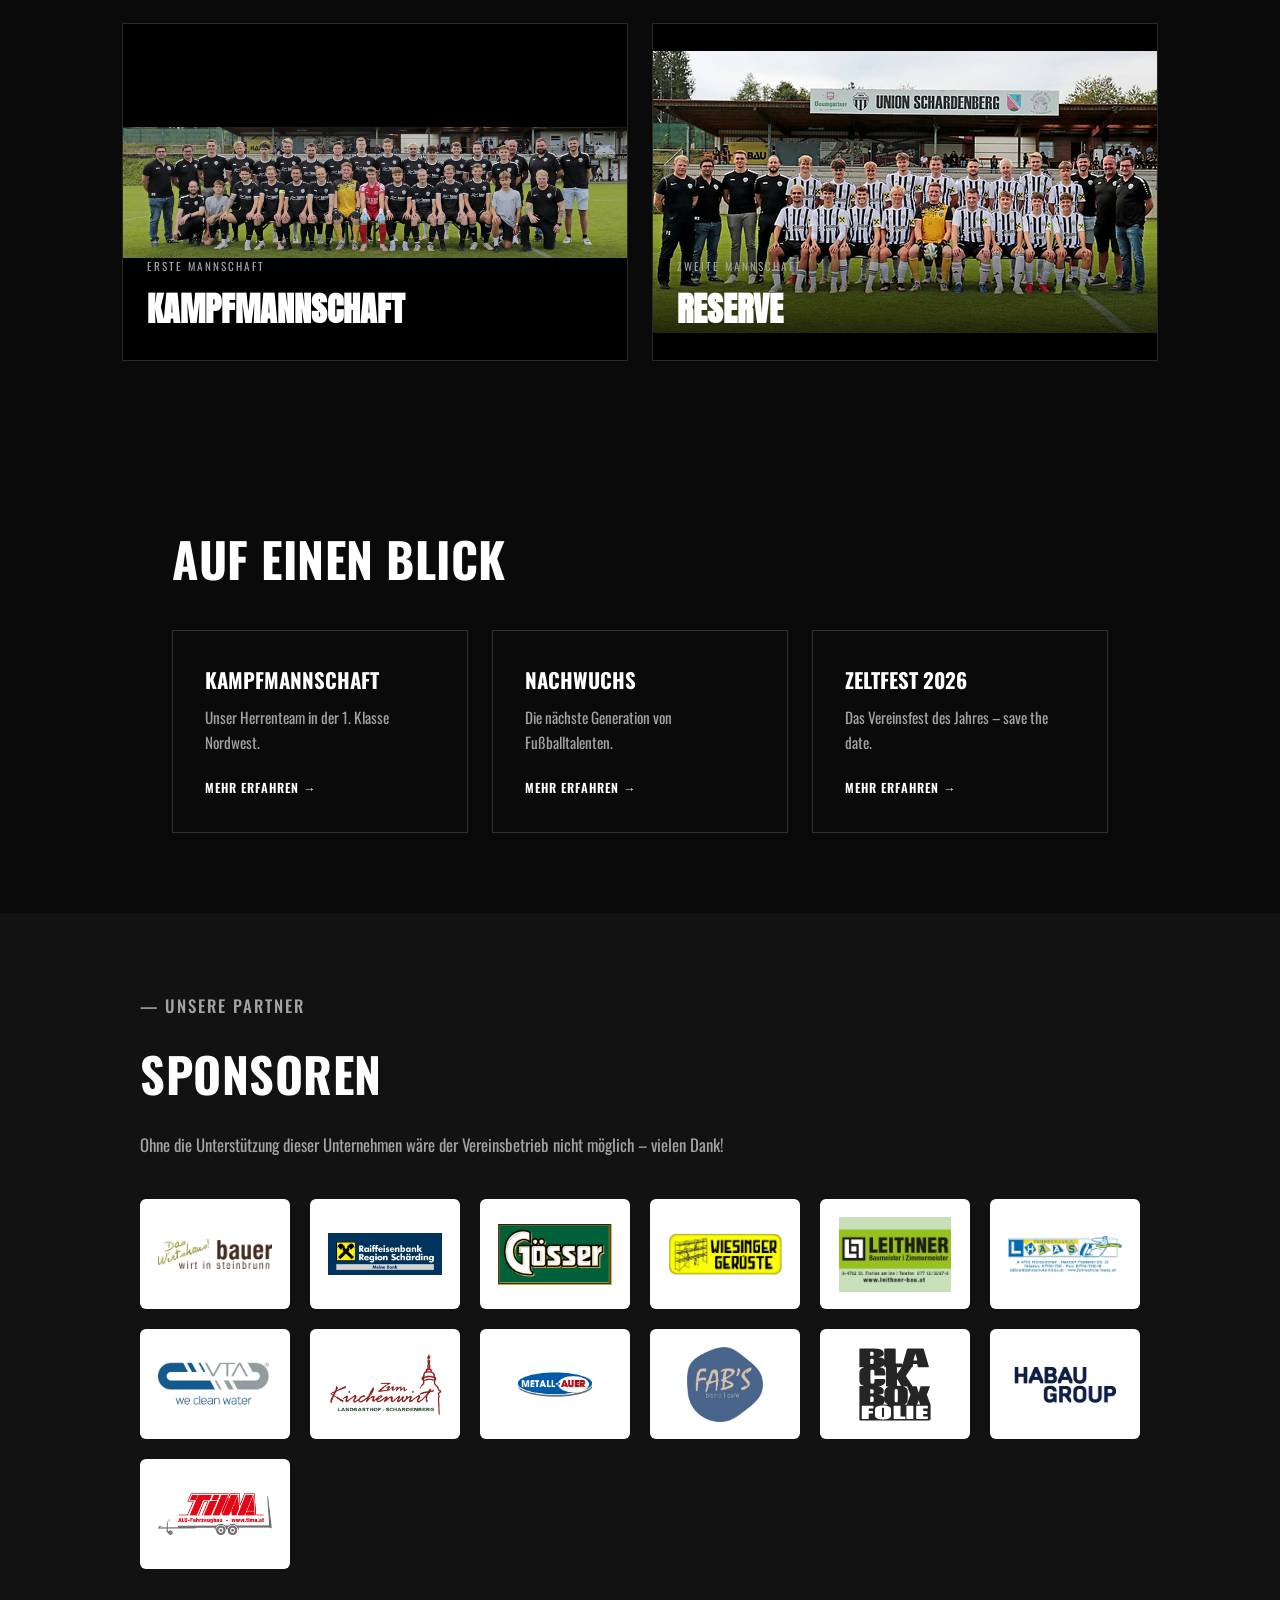
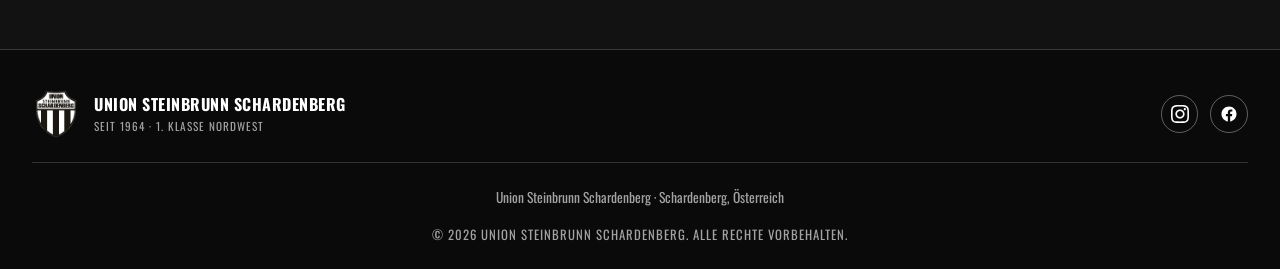
==== commit f267d8e4: "Lower Borderrave age limit to 16 and highlight header link with glow" ====
--- a/index.html
+++ b/index.html
@@ -25,7 +25,7 @@
         <a href="#" class="header-icon-btn" aria-label="Link 1">
           <img src="images/header-icon-1.jpg" alt="">
         </a>
-        <a href="#" class="header-icon-btn" aria-label="Link 2">
+        <a href="borderrave.html" class="header-icon-btn header-icon-btn-glow" aria-label="Borderrave">
           <img src="images/header-icon-2.jpg" alt="">
         </a>
       </div>
--- a/style.css
+++ b/style.css
@@ -89,6 +89,25 @@
 .header-icon-btn:hover {
   border-color: var(--fg);
   transform: scale(1.06);
+}
+
+.header-icon-btn-glow {
+  border-color: rgba(61, 255, 110, 0.6);
+  box-shadow: 0 0 6px rgba(61, 255, 110, 0.55), 0 0 14px rgba(61, 255, 110, 0.35);
+  animation: header-icon-glow-pulse 2.2s ease-in-out infinite;
+}
+
+.header-icon-btn-glow:hover {
+  border-color: rgba(61, 255, 110, 0.9);
+}
+
+@keyframes header-icon-glow-pulse {
+  0%, 100% {
+    box-shadow: 0 0 6px rgba(61, 255, 110, 0.55), 0 0 14px rgba(61, 255, 110, 0.35);
+  }
+  50% {
+    box-shadow: 0 0 10px rgba(61, 255, 110, 0.9), 0 0 22px rgba(61, 255, 110, 0.55);
+  }
 }
 
 .brand-mark {
